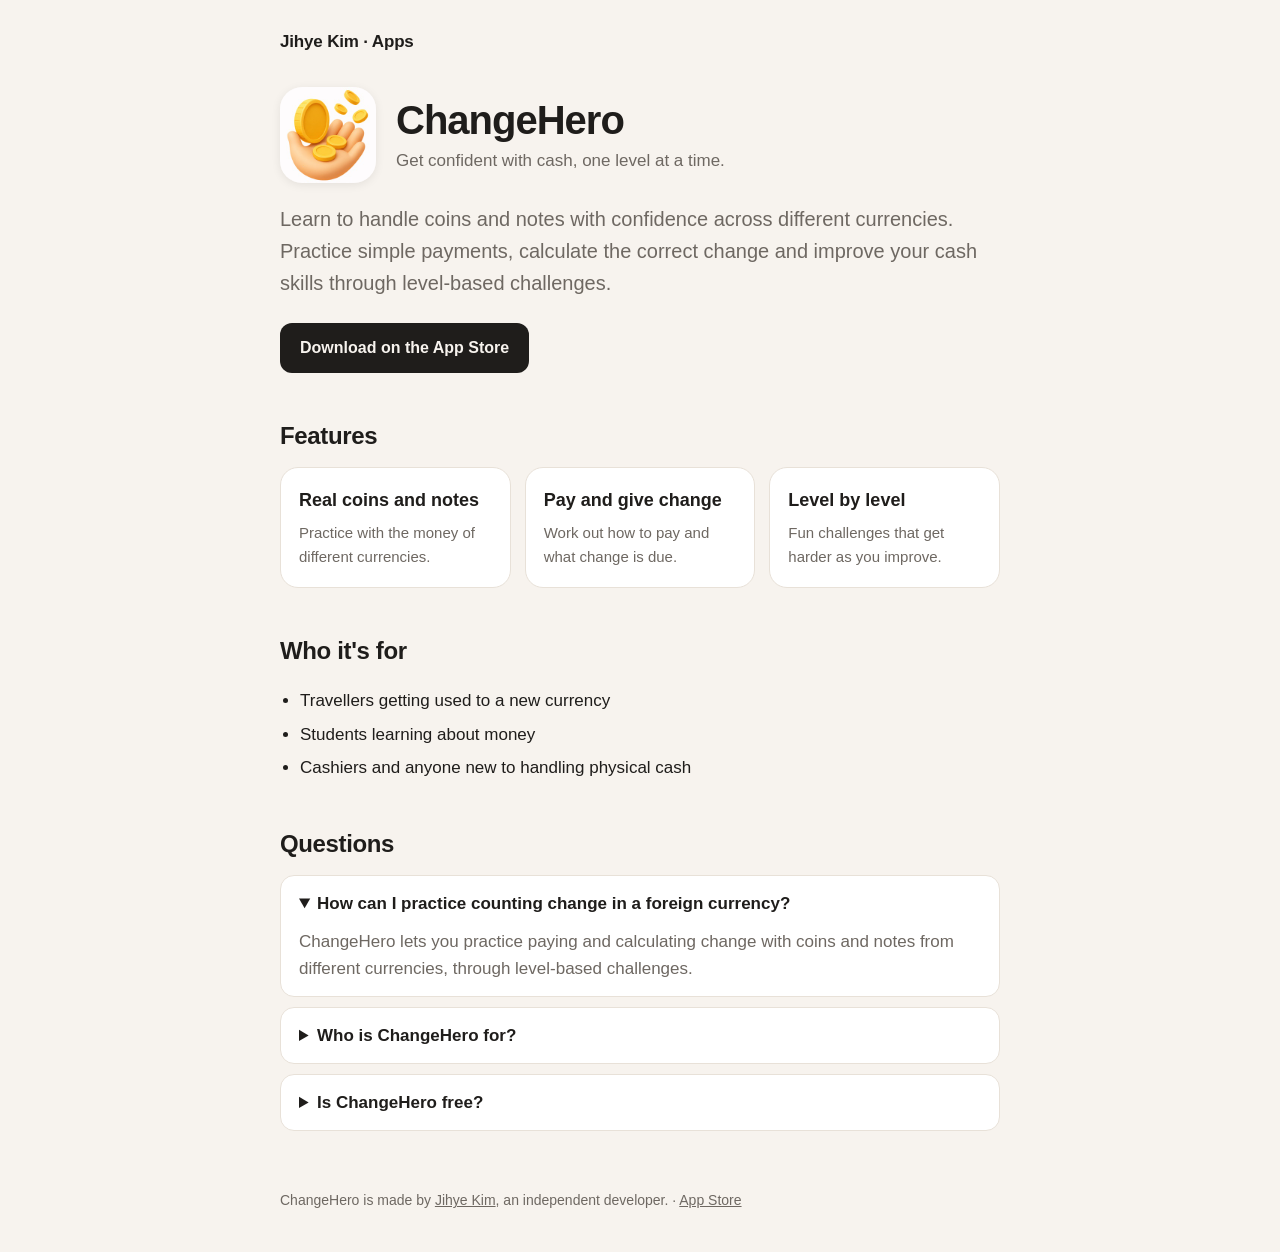
==== changehero/index.html @ 306c7d52 "Add app intro pages for Butto, Lettrd, ChangeHero and NiftyConverter Home page listing the apps, one" ====
<!doctype html>
<html lang="en">
<head>
<meta charset="utf-8">
<meta name="viewport" content="width=device-width, initial-scale=1">
<title>ChangeHero — practice paying with cash and counting change (iPhone app)</title>
<meta name="description" content="ChangeHero is a free iPhone game for learning to handle coins and notes in different currencies: practice simple payments and calculate the correct change through level-based challenges.">
<link rel="canonical" href="https://wendoei.github.io/changehero/">
<link rel="stylesheet" href="/assets/style.css">
<meta property="og:title" content="ChangeHero — Get confident with cash, one level at a time.">
<meta property="og:description" content="ChangeHero is a free iPhone game for learning to handle coins and notes in different currencies: practice simple payments and calculate the correct change through level-based challenges.">
<meta property="og:url" content="https://wendoei.github.io/changehero/">
<meta property="og:image" content="https://wendoei.github.io/assets/changehero.jpg">
<meta property="og:type" content="website">
<meta name="apple-itunes-app" content="app-id=6749336103">
<script type="application/ld+json">
{
  "@context": "https://schema.org",
  "@type": "MobileApplication",
  "@id": "https://wendoei.github.io/changehero/#app",
  "name": "ChangeHero",
  "description": "ChangeHero is a free iPhone game for learning to handle coins and notes in different currencies: practice simple payments and calculate the correct change through level-based challenges.",
  "url": "https://wendoei.github.io/changehero/",
  "image": "https://wendoei.github.io/assets/changehero.jpg",
  "applicationCategory": "EducationalApplication",
  "operatingSystem": "iOS",
  "installUrl": "https://apps.apple.com/app/changehero/id6749336103",
  "downloadUrl": "https://apps.apple.com/app/changehero/id6749336103",
  "offers": {
    "@type": "Offer",
    "price": "0",
    "priceCurrency": "USD"
  },
  "author": {
    "@id": "https://wendoei.github.io/#developer",
    "@type": "Person",
    "name": "Jihye Kim"
  },
  "featureList": [
    "Real coins and notes: Practice with the money of different currencies.",
    "Pay and give change: Work out how to pay and what change is due.",
    "Level by level: Fun challenges that get harder as you improve."
  ]
}
</script>
<script type="application/ld+json">
{
  "@context": "https://schema.org",
  "@type": "FAQPage",
  "mainEntity": [
    {
      "@type": "Question",
      "name": "How can I practice counting change in a foreign currency?",
      "acceptedAnswer": {
        "@type": "Answer",
        "text": "ChangeHero lets you practice paying and calculating change with coins and notes from different currencies, through level-based challenges."
      }
    },
    {
      "@type": "Question",
      "name": "Who is ChangeHero for?",
      "acceptedAnswer": {
        "@type": "Answer",
        "text": "Travellers, students, cashiers and anyone new to using physical money."
      }
    },
    {
      "@type": "Question",
      "name": "Is ChangeHero free?",
      "acceptedAnswer": {
        "@type": "Answer",
        "text": "Yes, ChangeHero is free on the App Store for iPhone."
      }
    }
  ]
}
</script>
</head>
<body>
<div class="wrap">
  <header class="site"><a class="home" href="/">Jihye Kim · Apps</a></header>

  <div class="app-hero">
    <img src="/assets/changehero.jpg" alt="ChangeHero app icon" width="96" height="96">
    <div>
      <h1>ChangeHero</h1>
      <p>Get confident with cash, one level at a time.</p>
    </div>
  </div>

  <p class="lead" style="margin-top:20px">Learn to handle coins and notes with confidence across different currencies. Practice simple payments, calculate the correct change and improve your cash skills through level-based challenges.</p>

  <div class="actions">
    <a class="btn" href="https://apps.apple.com/app/changehero/id6749336103">Download on the App Store</a>
  </div>

  <h2>Features</h2>
  <div class="grid">
    <div class="card"><h3>Real coins and notes</h3><p>Practice with the money of different currencies.</p></div>
    <div class="card"><h3>Pay and give change</h3><p>Work out how to pay and what change is due.</p></div>
    <div class="card"><h3>Level by level</h3><p>Fun challenges that get harder as you improve.</p></div>
  </div>

  <h2>Who it's for</h2>
  <ul class="points">
    <li>Travellers getting used to a new currency</li>
    <li>Students learning about money</li>
    <li>Cashiers and anyone new to handling physical cash</li>
  </ul>

  <h2>Questions</h2>
  <div class="faq">
    <details open><summary>How can I practice counting change in a foreign currency?</summary>
      <p>ChangeHero lets you practice paying and calculating change with coins and notes from different currencies, through level-based challenges.</p></details>
    <details><summary>Who is ChangeHero for?</summary>
      <p>Travellers, students, cashiers and anyone new to using physical money.</p></details>
    <details><summary>Is ChangeHero free?</summary>
      <p>Yes, ChangeHero is free on the App Store for iPhone.</p></details>
  </div>

  <footer class="site">
    ChangeHero is made by <a href="/">Jihye Kim</a>, an independent developer. · <a href="https://apps.apple.com/app/changehero/id6749336103">App Store</a>
  </footer>
</div>
</body>
</html>
---- assets/style.css ----
:root {
  --bg: #F7F3EE;
  --card: #FFFFFF;
  --ink: #1F1D1B;
  --muted: #6E6862;
  --line: #E8E1D8;
  --accent: #E07A5F;
  --accent-soft: #FBE9E3;
  --radius: 18px;
  color-scheme: light dark;
}
@media (prefers-color-scheme: dark) {
  :root {
    --bg: #161514;
    --card: #211F1D;
    --ink: #F3EFEA;
    --muted: #A59E96;
    --line: #34302C;
    --accent: #EC8F76;
    --accent-soft: #3A2620;
  }
}
* { box-sizing: border-box; }
html { -webkit-text-size-adjust: 100%; }
body {
  margin: 0;
  background: var(--bg);
  color: var(--ink);
  font: 17px/1.6 -apple-system, BlinkMacSystemFont, "SF Pro Text", "Apple SD Gothic Neo", "Hiragino Sans", "Segoe UI", Roboto, sans-serif;
}
a { color: var(--accent); text-decoration: none; }
a:hover { text-decoration: underline; }
.wrap { max-width: 760px; margin: 0 auto; padding: 0 20px; }

header.site { padding: 28px 0 8px; }
header.site a.home { color: var(--ink); font-weight: 700; letter-spacing: -0.01em; }
footer.site { padding: 48px 0 40px; color: var(--muted); font-size: 14px; }
footer.site a { color: var(--muted); text-decoration: underline; }

h1 { font-size: 40px; line-height: 1.15; letter-spacing: -0.025em; margin: 24px 0 12px; }
h2 { font-size: 24px; letter-spacing: -0.015em; margin: 44px 0 12px; }
h3 { font-size: 18px; margin: 0 0 6px; }
p.lead { font-size: 20px; color: var(--muted); margin: 0 0 24px; }
.muted { color: var(--muted); }

.app-hero { display: flex; gap: 20px; align-items: center; margin-top: 24px; }
.app-hero img { width: 96px; height: 96px; border-radius: 22px; flex: none; box-shadow: 0 2px 10px rgba(0,0,0,.08); }
.app-hero h1 { margin: 0; }
.app-hero p { margin: 4px 0 0; color: var(--muted); }

.btn {
  display: inline-flex; align-items: center; gap: 8px;
  background: var(--ink); color: var(--bg);
  padding: 12px 20px; border-radius: 12px; font-weight: 600; font-size: 16px;
}
.btn:hover { text-decoration: none; opacity: .9; }
.actions { margin: 24px 0 8px; display: flex; gap: 12px; flex-wrap: wrap; }

.grid { display: grid; grid-template-columns: repeat(auto-fit, minmax(220px, 1fr)); gap: 14px; }
.card {
  background: var(--card); border: 1px solid var(--line);
  border-radius: var(--radius); padding: 18px;
}
.card p { margin: 0; color: var(--muted); font-size: 15px; }

.apps { display: grid; gap: 14px; margin-top: 8px; }
.app-row { display: flex; gap: 16px; align-items: center; color: var(--ink); }
.app-row:hover { text-decoration: none; border-color: var(--accent); }
.app-row img { width: 64px; height: 64px; border-radius: 15px; flex: none; }
.app-row strong { font-size: 18px; }
.app-row span { display: block; color: var(--muted); font-size: 15px; }

.faq details { background: var(--card); border: 1px solid var(--line); border-radius: 14px; padding: 14px 18px; margin-bottom: 10px; }
.faq summary { cursor: pointer; font-weight: 600; }
.faq details p { margin: 10px 0 0; color: var(--muted); }

ul.points { padding-left: 20px; }
ul.points li { margin: 6px 0; }
.note { background: var(--accent-soft); border-radius: 14px; padding: 14px 18px; font-size: 15px; }

@media (max-width: 520px) {
  h1 { font-size: 32px; }
  .app-hero img { width: 76px; height: 76px; border-radius: 18px; }
}
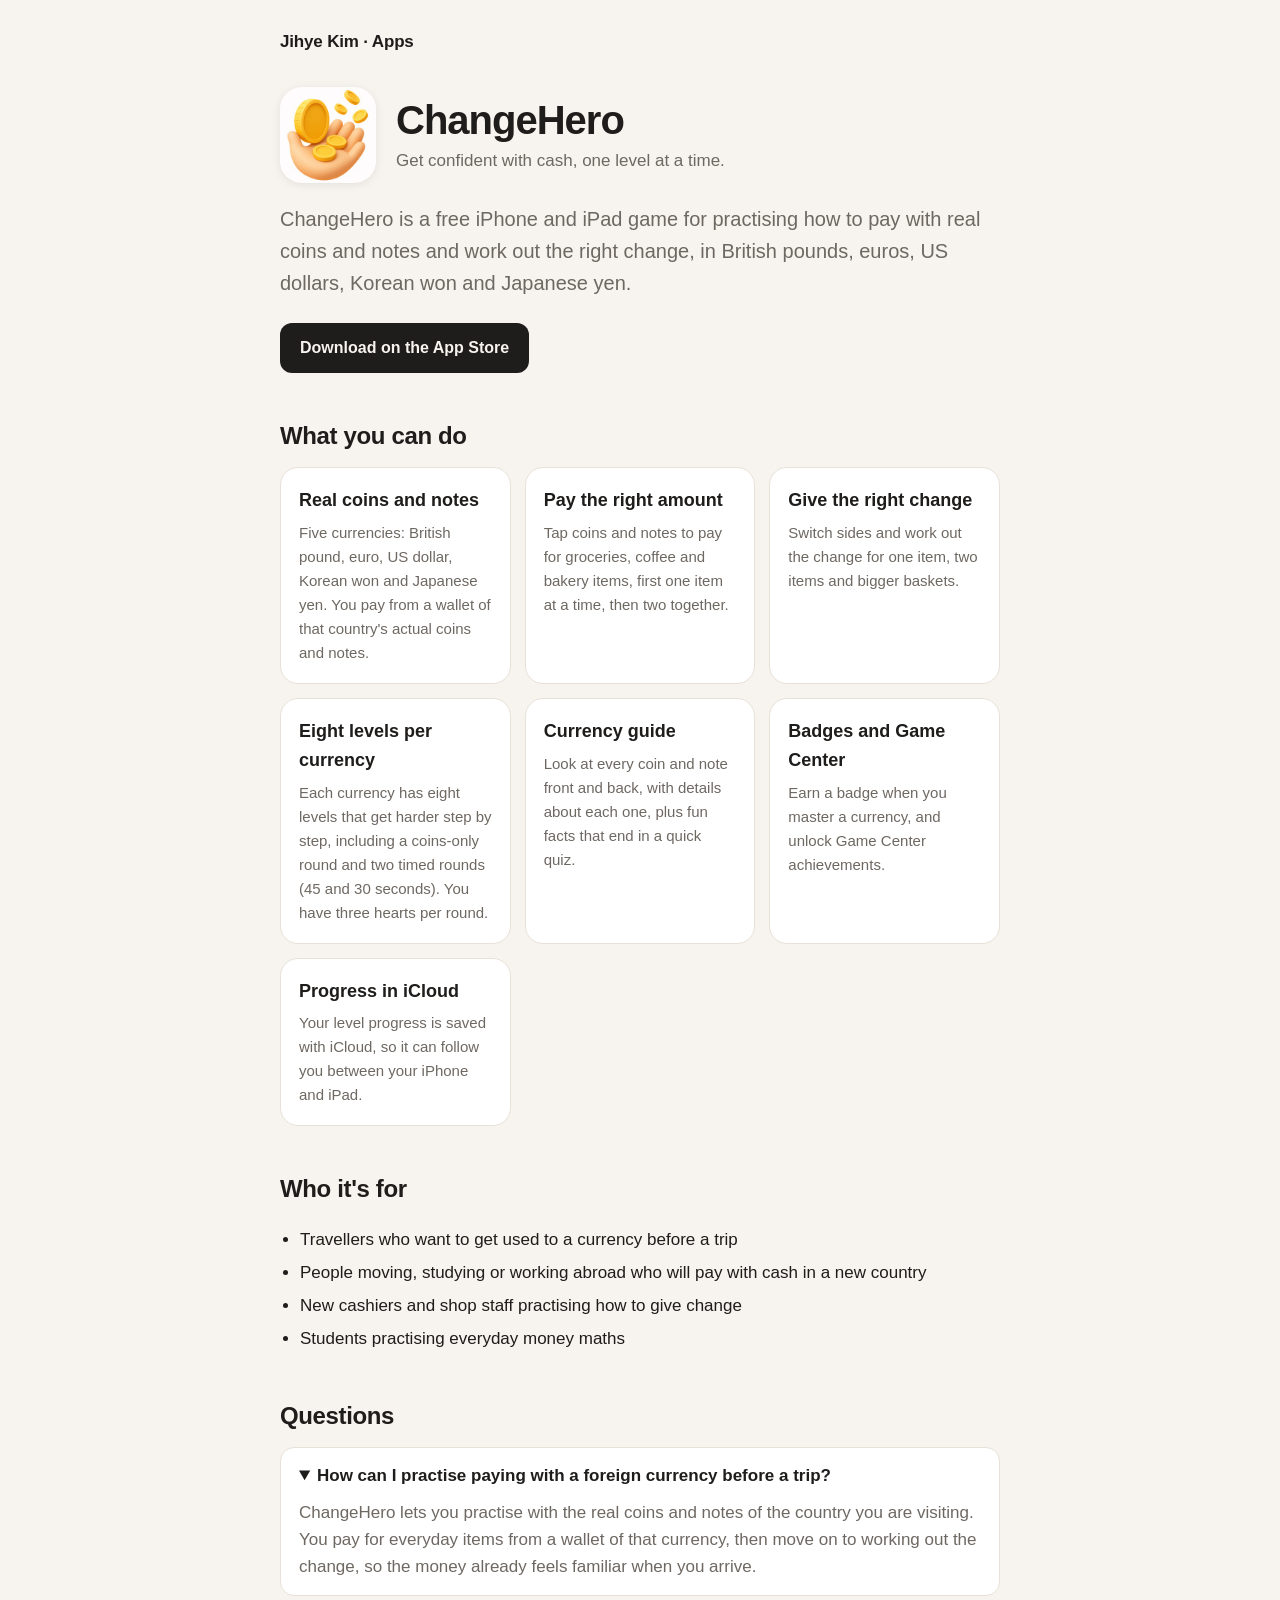
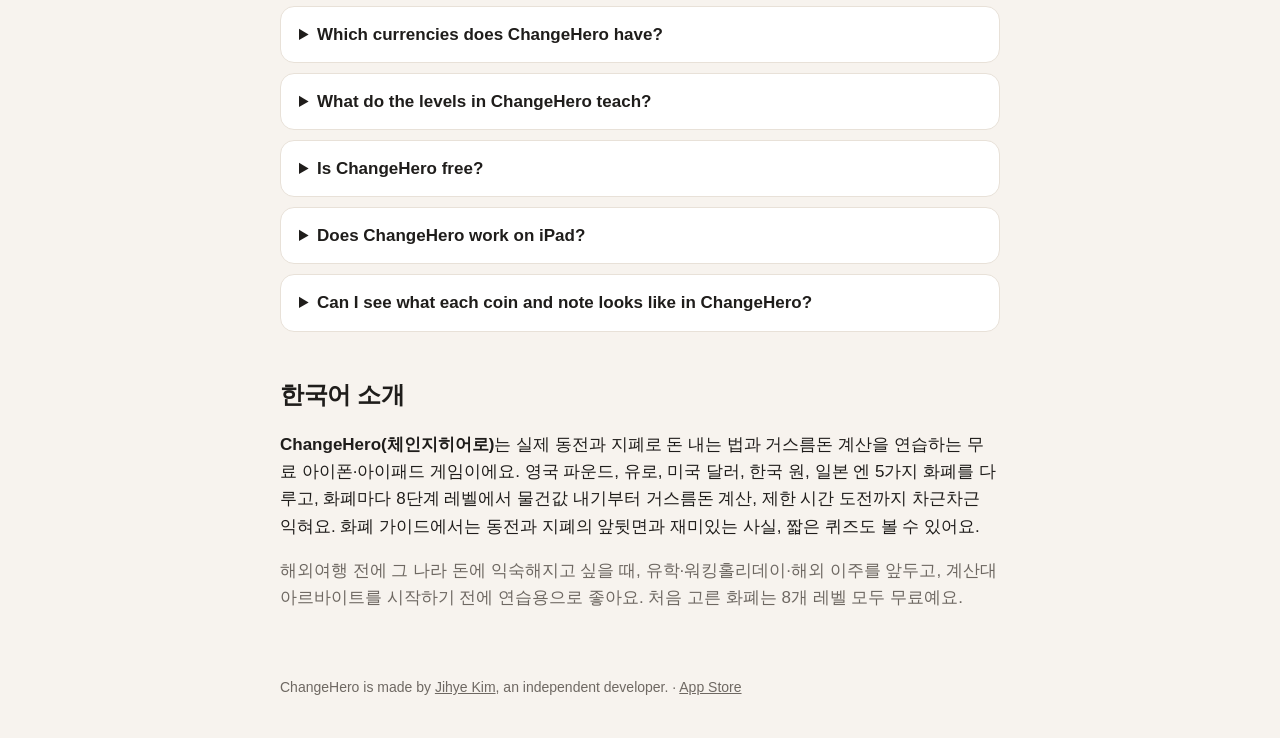
==== commit 41b81f05: "Rewrite ChangeHero page with features, FAQ and structured data - One-line definition shared by the p" ====
--- a/changehero/index.html
+++ b/changehero/index.html
@@ -3,12 +3,12 @@
 <head>
 <meta charset="utf-8">
 <meta name="viewport" content="width=device-width, initial-scale=1">
-<title>ChangeHero — practice paying with cash and counting change (iPhone app)</title>
-<meta name="description" content="ChangeHero is a free iPhone game for learning to handle coins and notes in different currencies: practice simple payments and calculate the correct change through level-based challenges.">
+<title>ChangeHero — practise paying with cash and giving change (iPhone &amp; iPad app)</title>
+<meta name="description" content="ChangeHero is a free iPhone and iPad game for practising how to pay with real coins and notes and work out the right change, in British pounds, euros, US dollars, Korean won and Japanese yen.">
 <link rel="canonical" href="https://wendoei.github.io/changehero/">
 <link rel="stylesheet" href="/assets/style.css">
-<meta property="og:title" content="ChangeHero — Get confident with cash, one level at a time.">
-<meta property="og:description" content="ChangeHero is a free iPhone game for learning to handle coins and notes in different currencies: practice simple payments and calculate the correct change through level-based challenges.">
+<meta property="og:title" content="ChangeHero — practise paying with cash and giving change">
+<meta property="og:description" content="Real coins and notes from five currencies, eight levels each: pay for everyday items, then work out the change.">
 <meta property="og:url" content="https://wendoei.github.io/changehero/">
 <meta property="og:image" content="https://wendoei.github.io/assets/changehero.jpg">
 <meta property="og:type" content="website">
@@ -19,11 +19,14 @@
   "@type": "MobileApplication",
   "@id": "https://wendoei.github.io/changehero/#app",
   "name": "ChangeHero",
-  "description": "ChangeHero is a free iPhone game for learning to handle coins and notes in different currencies: practice simple payments and calculate the correct change through level-based challenges.",
+  "alternateName": "ChangeHero: practise paying and giving change",
+  "description": "ChangeHero is a free iPhone and iPad game for practising how to pay with real coins and notes and work out the right change, in British pounds, euros, US dollars, Korean won and Japanese yen. Each currency has eight levels, from paying for single items to working out change for a full basket against the clock, plus a guide to every coin and note.",
   "url": "https://wendoei.github.io/changehero/",
   "image": "https://wendoei.github.io/assets/changehero.jpg",
   "applicationCategory": "EducationalApplication",
-  "operatingSystem": "iOS",
+  "applicationSubCategory": "GameApplication",
+  "operatingSystem": "iOS 17.0 or later",
+  "inLanguage": "en",
   "installUrl": "https://apps.apple.com/app/changehero/id6749336103",
   "downloadUrl": "https://apps.apple.com/app/changehero/id6749336103",
   "offers": {
@@ -37,9 +40,13 @@
     "name": "Jihye Kim"
   },
   "featureList": [
-    "Real coins and notes: Practice with the money of different currencies.",
-    "Pay and give change: Work out how to pay and what change is due.",
-    "Level by level: Fun challenges that get harder as you improve."
+    "Practise with the real coins and notes of five currencies: British pound, euro, US dollar, Korean won and Japanese yen",
+    "Pay for everyday items from a wallet of real coins and notes",
+    "Work out the change for one item, two items and bigger baskets",
+    "Eight levels per currency, including a coins-only round and 45- and 30-second timed rounds",
+    "Currency guide with every coin and note front and back, fun facts and quick quizzes",
+    "Badges for each currency and Game Center achievements",
+    "Level progress saved with iCloud across iPhone and iPad"
   ]
 }
 </script>
@@ -50,18 +57,26 @@
   "mainEntity": [
     {
       "@type": "Question",
-      "name": "How can I practice counting change in a foreign currency?",
+      "name": "How can I practise paying with a foreign currency before a trip?",
       "acceptedAnswer": {
         "@type": "Answer",
-        "text": "ChangeHero lets you practice paying and calculating change with coins and notes from different currencies, through level-based challenges."
+        "text": "ChangeHero lets you practise with the real coins and notes of the country you are visiting. You pay for everyday items from a wallet of that currency, then move on to working out the change, so the money already feels familiar when you arrive."
       }
     },
     {
       "@type": "Question",
-      "name": "Who is ChangeHero for?",
+      "name": "Which currencies does ChangeHero have?",
       "acceptedAnswer": {
         "@type": "Answer",
-        "text": "Travellers, students, cashiers and anyone new to using physical money."
+        "text": "Five: the British pound, the euro, the US dollar, the Korean won and the Japanese yen."
+      }
+    },
+    {
+      "@type": "Question",
+      "name": "What do the levels in ChangeHero teach?",
+      "acceptedAnswer": {
+        "@type": "Answer",
+        "text": "Each currency has eight levels. Levels 1 to 4 are about paying: single items, two items added together, paying with coins only, and a 45-second timed round. Levels 5 to 8 are about change: change for one item, for two items, for bigger baskets, and a 30-second timed round."
       }
     },
     {
@@ -69,7 +84,23 @@
       "name": "Is ChangeHero free?",
       "acceptedAnswer": {
         "@type": "Answer",
-        "text": "Yes, ChangeHero is free on the App Store for iPhone."
+        "text": "Yes, ChangeHero is free to download. All eight levels are free in the first currency you choose. In other currencies the first level is free, and a one-time in-app purchase unlocks every currency pack. The app shows ads, which a separate one-time purchase removes."
+      }
+    },
+    {
+      "@type": "Question",
+      "name": "Does ChangeHero work on iPad?",
+      "acceptedAnswer": {
+        "@type": "Answer",
+        "text": "Yes. ChangeHero runs on iPhone and iPad with iOS 17 or later, and your level progress is saved with iCloud."
+      }
+    },
+    {
+      "@type": "Question",
+      "name": "Can I see what each coin and note looks like in ChangeHero?",
+      "acceptedAnswer": {
+        "@type": "Answer",
+        "text": "Yes. The currency guide shows every coin and note front and back, with details about each one and fun facts that end in a quick quiz."
       }
     }
   ]
@@ -88,34 +119,51 @@
     </div>
   </div>
 
-  <p class="lead" style="margin-top:20px">Learn to handle coins and notes with confidence across different currencies. Practice simple payments, calculate the correct change and improve your cash skills through level-based challenges.</p>
+  <p class="lead" style="margin-top:20px">ChangeHero is a free iPhone and iPad game for practising how to pay with real coins and notes and work out the right change, in British pounds, euros, US dollars, Korean won and Japanese yen.</p>
 
   <div class="actions">
     <a class="btn" href="https://apps.apple.com/app/changehero/id6749336103">Download on the App Store</a>
   </div>
 
-  <h2>Features</h2>
+  <h2>What you can do</h2>
   <div class="grid">
-    <div class="card"><h3>Real coins and notes</h3><p>Practice with the money of different currencies.</p></div>
-    <div class="card"><h3>Pay and give change</h3><p>Work out how to pay and what change is due.</p></div>
-    <div class="card"><h3>Level by level</h3><p>Fun challenges that get harder as you improve.</p></div>
+    <div class="card"><h3>Real coins and notes</h3><p>Five currencies: British pound, euro, US dollar, Korean won and Japanese yen. You pay from a wallet of that country&#x27;s actual coins and notes.</p></div>
+    <div class="card"><h3>Pay the right amount</h3><p>Tap coins and notes to pay for groceries, coffee and bakery items, first one item at a time, then two together.</p></div>
+    <div class="card"><h3>Give the right change</h3><p>Switch sides and work out the change for one item, two items and bigger baskets.</p></div>
+    <div class="card"><h3>Eight levels per currency</h3><p>Each currency has eight levels that get harder step by step, including a coins-only round and two timed rounds (45 and 30 seconds). You have three hearts per round.</p></div>
+    <div class="card"><h3>Currency guide</h3><p>Look at every coin and note front and back, with details about each one, plus fun facts that end in a quick quiz.</p></div>
+    <div class="card"><h3>Badges and Game Center</h3><p>Earn a badge when you master a currency, and unlock Game Center achievements.</p></div>
+    <div class="card"><h3>Progress in iCloud</h3><p>Your level progress is saved with iCloud, so it can follow you between your iPhone and iPad.</p></div>
   </div>
 
   <h2>Who it's for</h2>
   <ul class="points">
-    <li>Travellers getting used to a new currency</li>
-    <li>Students learning about money</li>
-    <li>Cashiers and anyone new to handling physical cash</li>
+    <li>Travellers who want to get used to a currency before a trip</li>
+    <li>People moving, studying or working abroad who will pay with cash in a new country</li>
+    <li>New cashiers and shop staff practising how to give change</li>
+    <li>Students practising everyday money maths</li>
   </ul>
 
   <h2>Questions</h2>
   <div class="faq">
-    <details open><summary>How can I practice counting change in a foreign currency?</summary>
-      <p>ChangeHero lets you practice paying and calculating change with coins and notes from different currencies, through level-based challenges.</p></details>
-    <details><summary>Who is ChangeHero for?</summary>
-      <p>Travellers, students, cashiers and anyone new to using physical money.</p></details>
+    <details open><summary>How can I practise paying with a foreign currency before a trip?</summary>
+      <p>ChangeHero lets you practise with the real coins and notes of the country you are visiting. You pay for everyday items from a wallet of that currency, then move on to working out the change, so the money already feels familiar when you arrive.</p></details>
+    <details><summary>Which currencies does ChangeHero have?</summary>
+      <p>Five: the British pound, the euro, the US dollar, the Korean won and the Japanese yen.</p></details>
+    <details><summary>What do the levels in ChangeHero teach?</summary>
+      <p>Each currency has eight levels. Levels 1 to 4 are about paying: single items, two items added together, paying with coins only, and a 45-second timed round. Levels 5 to 8 are about change: change for one item, for two items, for bigger baskets, and a 30-second timed round.</p></details>
     <details><summary>Is ChangeHero free?</summary>
-      <p>Yes, ChangeHero is free on the App Store for iPhone.</p></details>
+      <p>Yes, ChangeHero is free to download. All eight levels are free in the first currency you choose. In other currencies the first level is free, and a one-time in-app purchase unlocks every currency pack. The app shows ads, which a separate one-time purchase removes.</p></details>
+    <details><summary>Does ChangeHero work on iPad?</summary>
+      <p>Yes. ChangeHero runs on iPhone and iPad with iOS 17 or later, and your level progress is saved with iCloud.</p></details>
+    <details><summary>Can I see what each coin and note looks like in ChangeHero?</summary>
+      <p>Yes. The currency guide shows every coin and note front and back, with details about each one and fun facts that end in a quick quiz.</p></details>
+  </div>
+
+  <h2 lang="ko">한국어 소개</h2>
+  <div lang="ko">
+    <p><strong>ChangeHero(체인지히어로)</strong>는 실제 동전과 지폐로 돈 내는 법과 거스름돈 계산을 연습하는 무료 아이폰·아이패드 게임이에요. 영국 파운드, 유로, 미국 달러, 한국 원, 일본 엔 5가지 화폐를 다루고, 화폐마다 8단계 레벨에서 물건값 내기부터 거스름돈 계산, 제한 시간 도전까지 차근차근 익혀요. 화폐 가이드에서는 동전과 지폐의 앞뒷면과 재미있는 사실, 짧은 퀴즈도 볼 수 있어요.</p>
+    <p class="muted">해외여행 전에 그 나라 돈에 익숙해지고 싶을 때, 유학·워킹홀리데이·해외 이주를 앞두고, 계산대 아르바이트를 시작하기 전에 연습용으로 좋아요. 처음 고른 화폐는 8개 레벨 모두 무료예요.</p>
   </div>
 
   <footer class="site">
